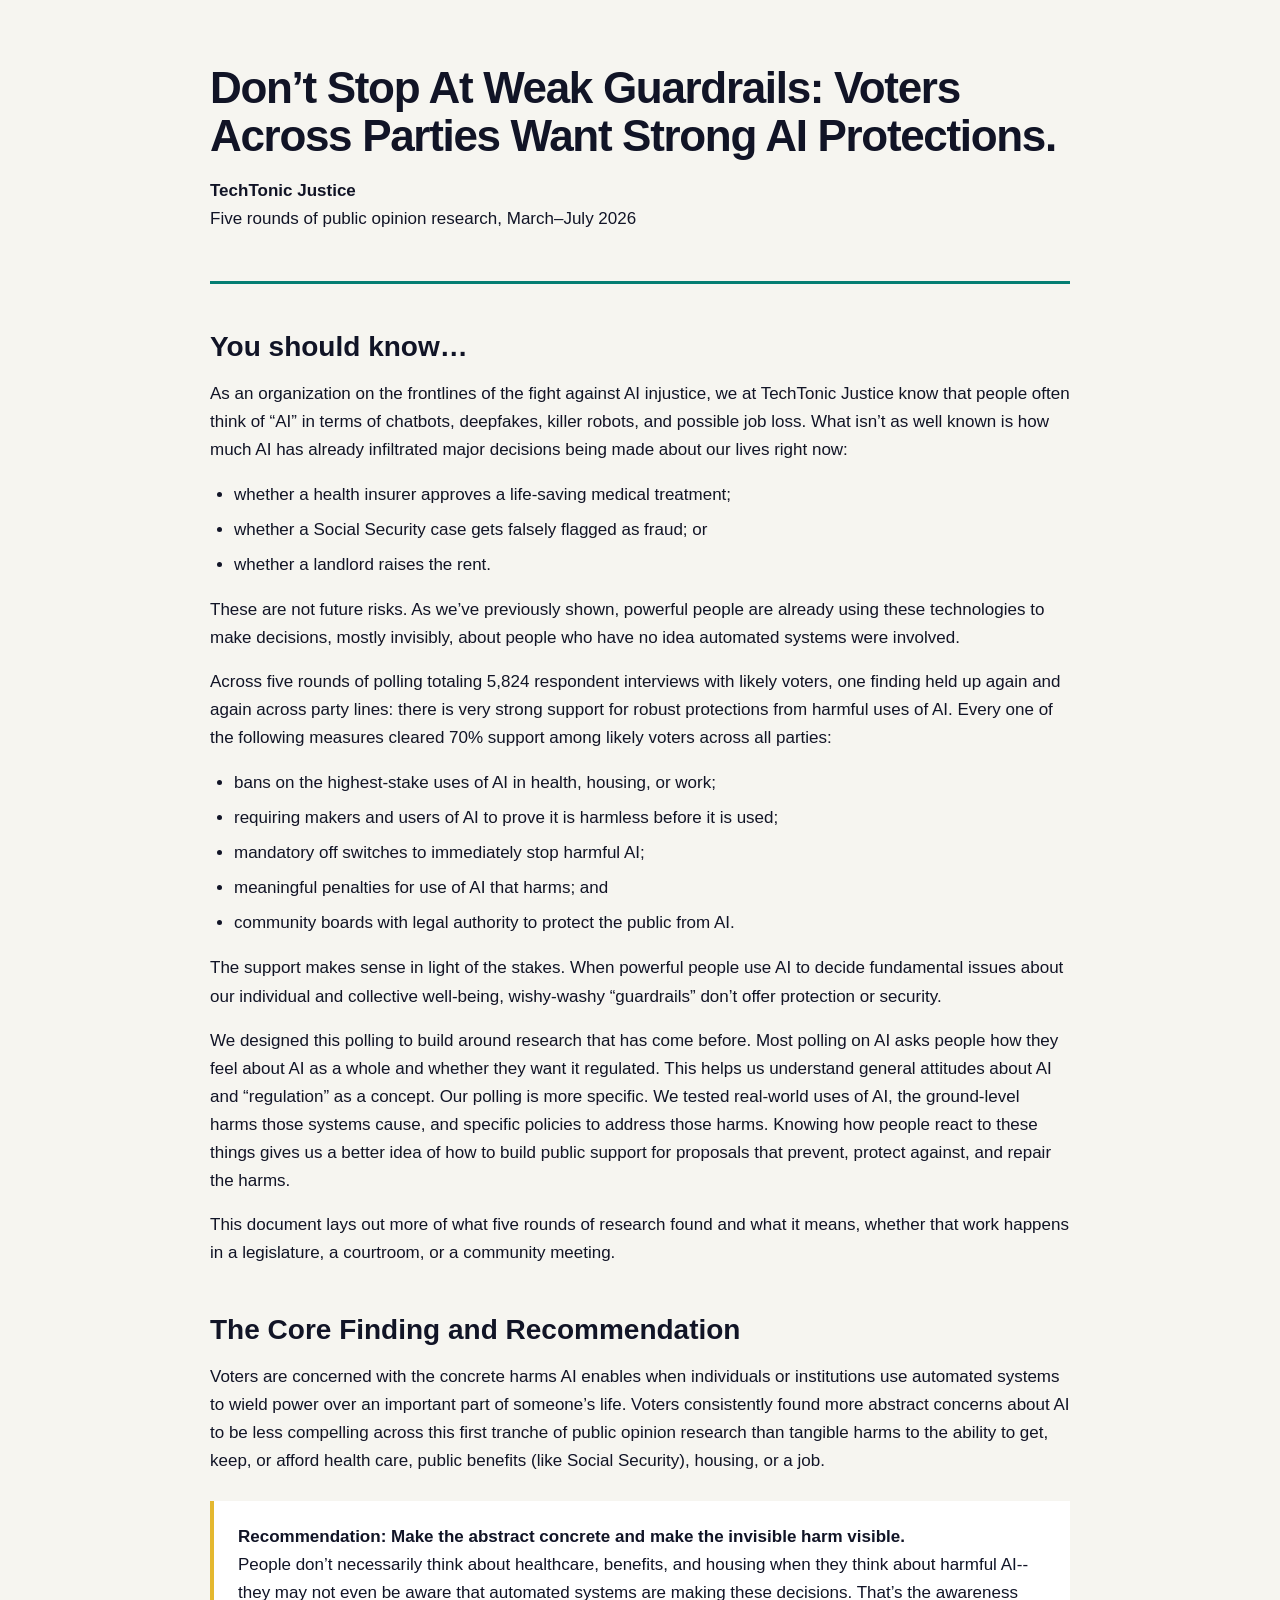
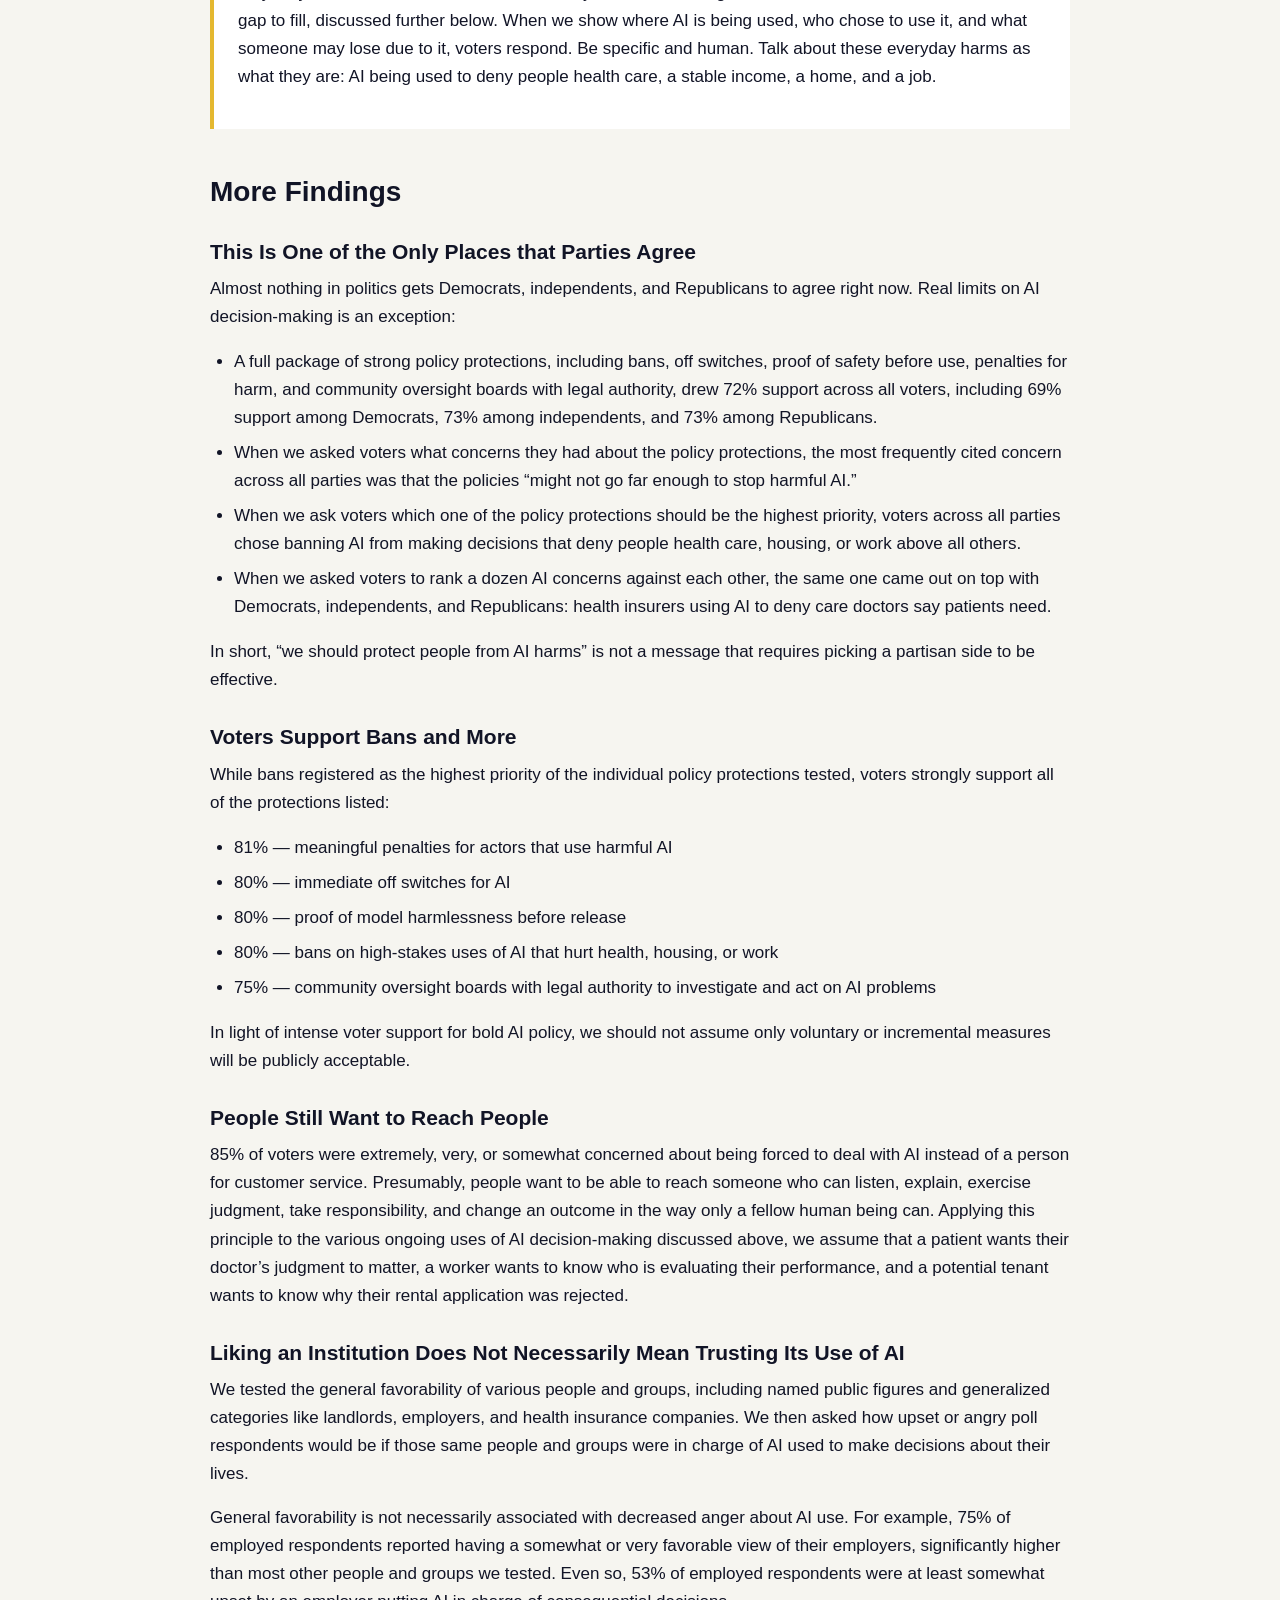
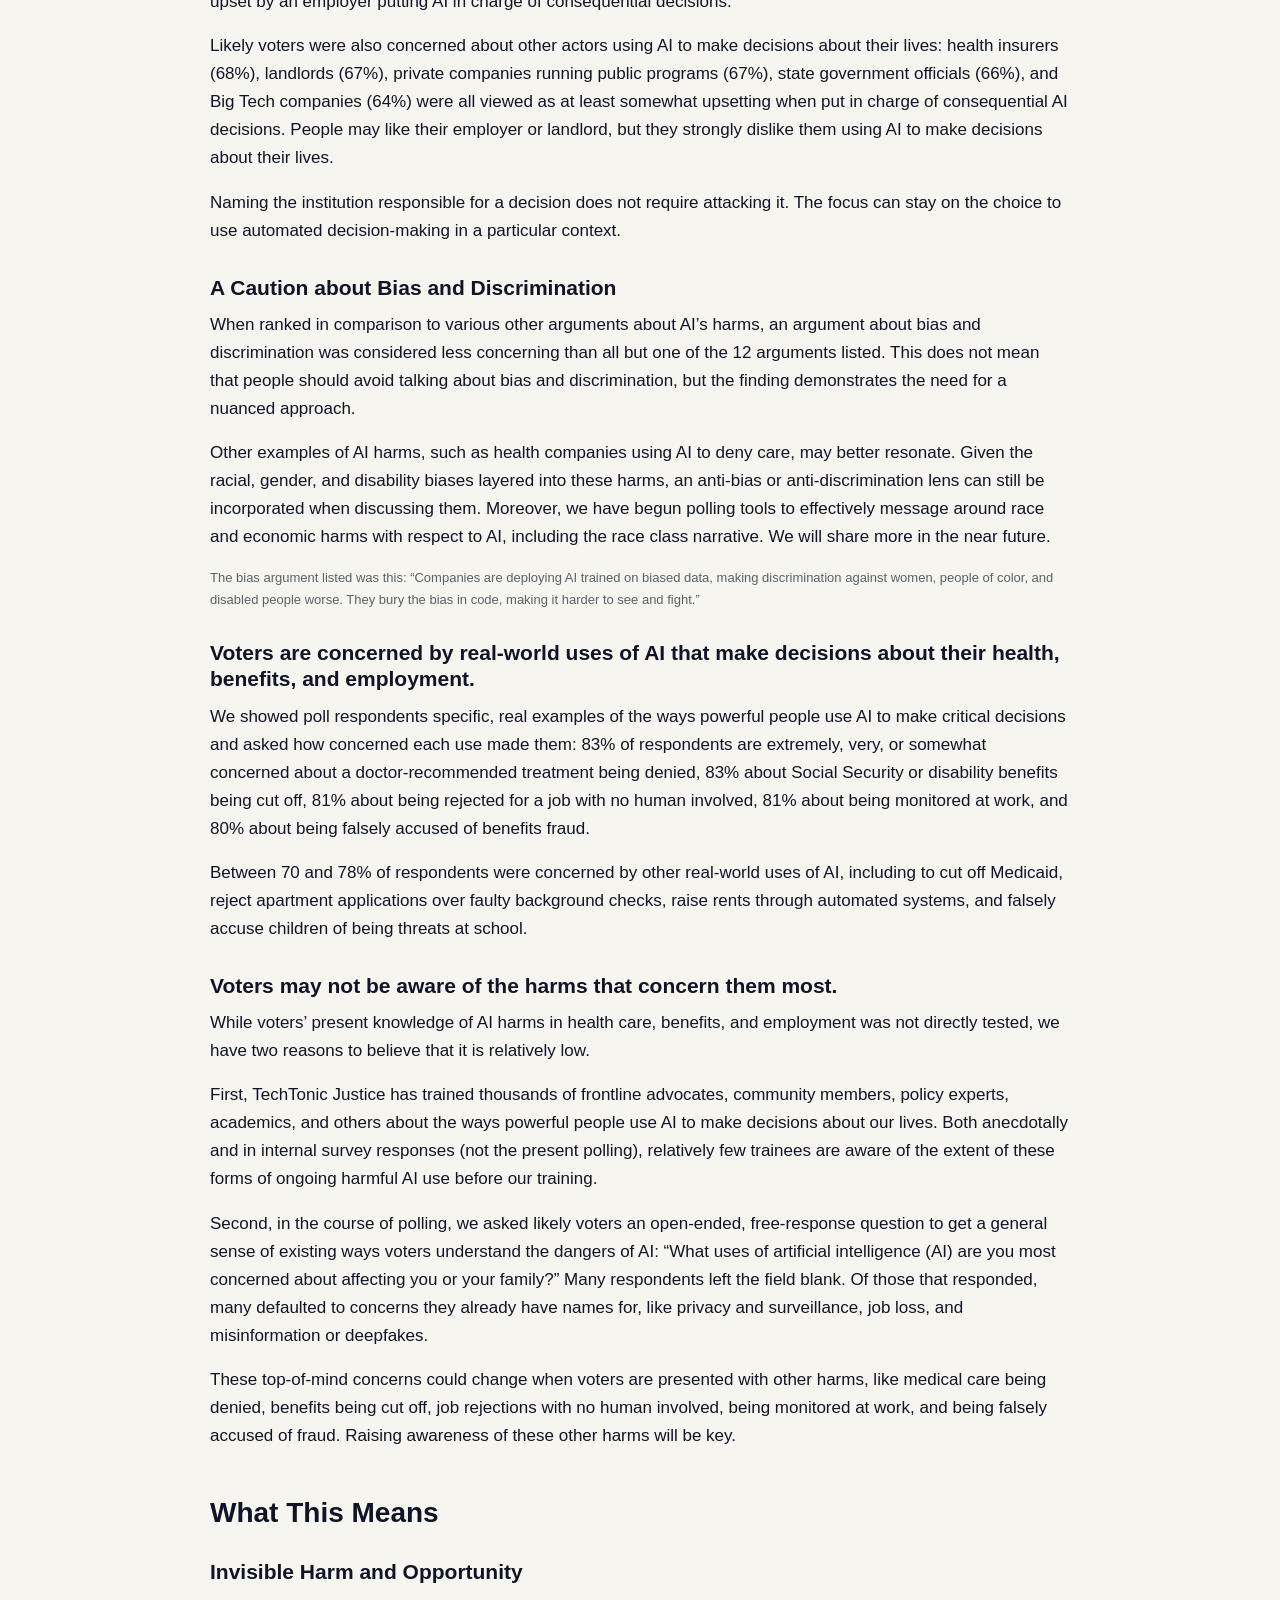
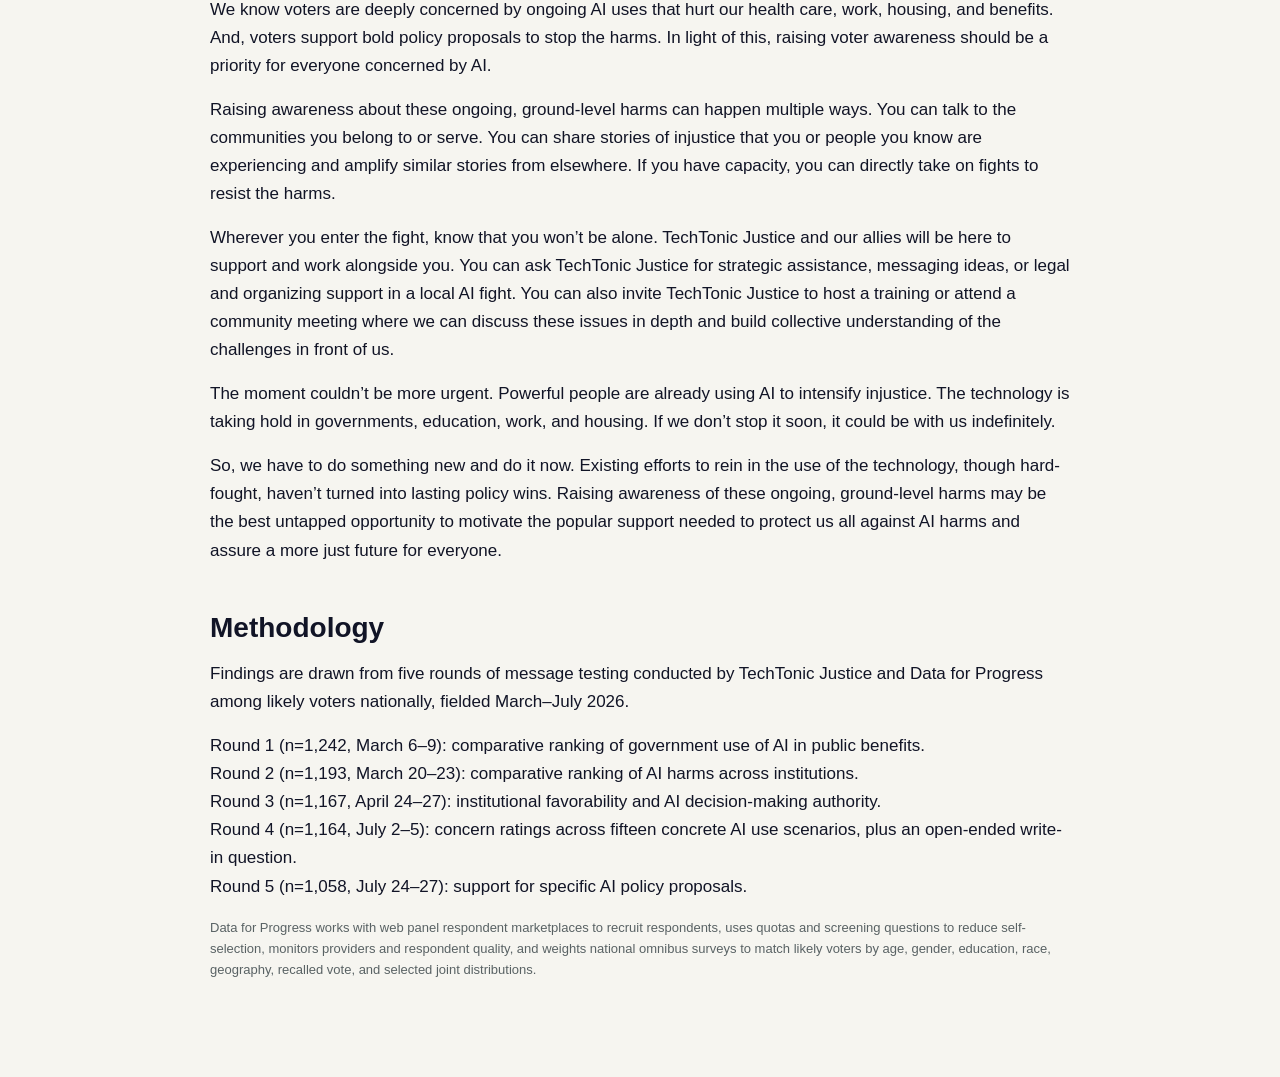
==== resources/TTJ_Message_Testing_Memo.html @ a9b595f6 "Add public downloadable TTJ message testing memo" ====
<!doctype html>
<html lang="en">
<head>
<meta charset="utf-8">
<meta name="viewport" content="width=device-width,initial-scale=1">
<title>Don’t Stop At Weak Guardrails: Voters Across Parties Want Strong AI Protections</title>
<style>
body{margin:0;background:#f6f5f0;color:#111426;font:17px/1.65 Arial,sans-serif}
main{width:min(860px,calc(100% - 40px));margin:0 auto;padding:64px 0 80px}
header{padding-bottom:32px;border-bottom:3px solid #047E72;margin-bottom:42px}
h1{font-size:44px;line-height:1.08;margin:0 0 18px;letter-spacing:-.03em}
h2{font-size:28px;line-height:1.2;margin:46px 0 16px}
h3{font-size:21px;line-height:1.25;margin:30px 0 10px}
p{margin:0 0 16px} ul{padding-left:24px} li{margin:7px 0}
.meta{font-size:14px;color:#596264}.recommendation{padding:22px 24px;background:#fff;border-left:4px solid #E4B82F;margin:26px 0}
hr{border:0;border-top:1px solid #d5dad7;margin:44px 0}
.small{font-size:13px;color:#596264}
@media print{body{background:#fff}main{width:auto;padding:0}a{color:inherit}}
</style>
</head>
<body><main>
<header>
<h1>Don’t Stop At Weak Guardrails: Voters Across Parties Want Strong AI Protections.</h1>
<p><strong>TechTonic Justice</strong><br>Five rounds of public opinion research, March–July 2026</p>
</header>

<h2>You should know…</h2>
<p>As an organization on the frontlines of the fight against AI injustice, we at TechTonic Justice know that people often think of “AI” in terms of chatbots, deepfakes, killer robots, and possible job loss. What isn’t as well known is how much AI has already infiltrated major decisions being made about our lives right now:</p>
<ul>
<li>whether a health insurer approves a life-saving medical treatment;</li>
<li>whether a Social Security case gets falsely flagged as fraud; or</li>
<li>whether a landlord raises the rent.</li>
</ul>
<p>These are not future risks. As we’ve previously shown, powerful people are already using these technologies to make decisions, mostly invisibly, about people who have no idea automated systems were involved.</p>
<p>Across five rounds of polling totaling 5,824 respondent interviews with likely voters, one finding held up again and again across party lines: there is very strong support for robust protections from harmful uses of AI. Every one of the following measures cleared 70% support among likely voters across all parties:</p>
<ul>
<li>bans on the highest-stake uses of AI in health, housing, or work;</li>
<li>requiring makers and users of AI to prove it is harmless before it is used;</li>
<li>mandatory off switches to immediately stop harmful AI;</li>
<li>meaningful penalties for use of AI that harms; and</li>
<li>community boards with legal authority to protect the public from AI.</li>
</ul>
<p>The support makes sense in light of the stakes. When powerful people use AI to decide fundamental issues about our individual and collective well-being, wishy-washy “guardrails” don’t offer protection or security.</p>

<p>We designed this polling to build around research that has come before. Most polling on AI asks people how they feel about AI as a whole and whether they want it regulated. This helps us understand general attitudes about AI and “regulation” as a concept. Our polling is more specific. We tested real-world uses of AI, the ground-level harms those systems cause, and specific policies to address those harms. Knowing how people react to these things gives us a better idea of how to build public support for proposals that prevent, protect against, and repair the harms.</p>
<p>This document lays out more of what five rounds of research found and what it means, whether that work happens in a legislature, a courtroom, or a community meeting.</p>

<h2>The Core Finding and Recommendation</h2>
<p>Voters are concerned with the concrete harms AI enables when individuals or institutions use automated systems to wield power over an important part of someone’s life. Voters consistently found more abstract concerns about AI to be less compelling across this first tranche of public opinion research than tangible harms to the ability to get, keep, or afford health care, public benefits (like Social Security), housing, or a job.</p>
<div class="recommendation"><strong>Recommendation: Make the abstract concrete and make the invisible harm visible.</strong><p>People don’t necessarily think about healthcare, benefits, and housing when they think about harmful AI--they may not even be aware that automated systems are making these decisions. That’s the awareness gap to fill, discussed further below. When we show where AI is being used, who chose to use it, and what someone may lose due to it, voters respond. Be specific and human. Talk about these everyday harms as what they are: AI being used to deny people health care, a stable income, a home, and a job.</p></div>

<h2>More Findings</h2>
<h3>This Is One of the Only Places that Parties Agree</h3>
<p>Almost nothing in politics gets Democrats, independents, and Republicans to agree right now. Real limits on AI decision-making is an exception:</p>
<ul>
<li>A full package of strong policy protections, including bans, off switches, proof of safety before use, penalties for harm, and community oversight boards with legal authority, drew 72% support across all voters, including 69% support among Democrats, 73% among independents, and 73% among Republicans.</li>
<li>When we asked voters what concerns they had about the policy protections, the most frequently cited concern across all parties was that the policies “might not go far enough to stop harmful AI.”</li>
<li>When we ask voters which one of the policy protections should be the highest priority, voters across all parties chose banning AI from making decisions that deny people health care, housing, or work above all others.</li>
<li>When we asked voters to rank a dozen AI concerns against each other, the same one came out on top with Democrats, independents, and Republicans: health insurers using AI to deny care doctors say patients need.</li>
</ul>
<p>In short, “we should protect people from AI harms” is not a message that requires picking a partisan side to be effective.</p>

<h3>Voters Support Bans and More</h3>
<p>While bans registered as the highest priority of the individual policy protections tested, voters strongly support all of the protections listed:</p>
<ul>
<li>81% — meaningful penalties for actors that use harmful AI</li>
<li>80% — immediate off switches for AI</li>
<li>80% — proof of model harmlessness before release</li>
<li>80% — bans on high-stakes uses of AI that hurt health, housing, or work</li>
<li>75% — community oversight boards with legal authority to investigate and act on AI problems</li>
</ul>
<p>In light of intense voter support for bold AI policy, we should not assume only voluntary or incremental measures will be publicly acceptable.</p>

<h3>People Still Want to Reach People</h3>
<p>85% of voters were extremely, very, or somewhat concerned about being forced to deal with AI instead of a person for customer service. Presumably, people want to be able to reach someone who can listen, explain, exercise judgment, take responsibility, and change an outcome in the way only a fellow human being can. Applying this principle to the various ongoing uses of AI decision-making discussed above, we assume that a patient wants their doctor’s judgment to matter, a worker wants to know who is evaluating their performance, and a potential tenant wants to know why their rental application was rejected.</p>

<h3>Liking an Institution Does Not Necessarily Mean Trusting Its Use of AI</h3>
<p>We tested the general favorability of various people and groups, including named public figures and generalized categories like landlords, employers, and health insurance companies. We then asked how upset or angry poll respondents would be if those same people and groups were in charge of AI used to make decisions about their lives.</p>
<p>General favorability is not necessarily associated with decreased anger about AI use. For example, 75% of employed respondents reported having a somewhat or very favorable view of their employers, significantly higher than most other people and groups we tested. Even so, 53% of employed respondents were at least somewhat upset by an employer putting AI in charge of consequential decisions.</p>
<p>Likely voters were also concerned about other actors using AI to make decisions about their lives: health insurers (68%), landlords (67%), private companies running public programs (67%), state government officials (66%), and Big Tech companies (64%) were all viewed as at least somewhat upsetting when put in charge of consequential AI decisions. People may like their employer or landlord, but they strongly dislike them using AI to make decisions about their lives.</p>
<p>Naming the institution responsible for a decision does not require attacking it. The focus can stay on the choice to use automated decision-making in a particular context.</p>

<h3>A Caution about Bias and Discrimination</h3>
<p>When ranked in comparison to various other arguments about AI’s harms, an argument about bias and discrimination was considered less concerning than all but one of the 12 arguments listed. This does not mean that people should avoid talking about bias and discrimination, but the finding demonstrates the need for a nuanced approach.</p>
<p>Other examples of AI harms, such as health companies using AI to deny care, may better resonate. Given the racial, gender, and disability biases layered into these harms, an anti-bias or anti-discrimination lens can still be incorporated when discussing them. Moreover, we have begun polling tools to effectively message around race and economic harms with respect to AI, including the race class narrative. We will share more in the near future.</p>
<p class="small">The bias argument listed was this: “Companies are deploying AI trained on biased data, making discrimination against women, people of color, and disabled people worse. They bury the bias in code, making it harder to see and fight.”</p>

<h3>Voters are concerned by real-world uses of AI that make decisions about their health, benefits, and employment.</h3>
<p>We showed poll respondents specific, real examples of the ways powerful people use AI to make critical decisions and asked how concerned each use made them: 83% of respondents are extremely, very, or somewhat concerned about a doctor-recommended treatment being denied, 83% about Social Security or disability benefits being cut off, 81% about being rejected for a job with no human involved, 81% about being monitored at work, and 80% about being falsely accused of benefits fraud.</p>
<p>Between 70 and 78% of respondents were concerned by other real-world uses of AI, including to cut off Medicaid, reject apartment applications over faulty background checks, raise rents through automated systems, and falsely accuse children of being threats at school.</p>

<h3>Voters may not be aware of the harms that concern them most.</h3>
<p>While voters’ present knowledge of AI harms in health care, benefits, and employment was not directly tested, we have two reasons to believe that it is relatively low.</p>
<p>First, TechTonic Justice has trained thousands of frontline advocates, community members, policy experts, academics, and others about the ways powerful people use AI to make decisions about our lives. Both anecdotally and in internal survey responses (not the present polling), relatively few trainees are aware of the extent of these forms of ongoing harmful AI use before our training.</p>
<p>Second, in the course of polling, we asked likely voters an open-ended, free-response question to get a general sense of existing ways voters understand the dangers of AI: “What uses of artificial intelligence (AI) are you most concerned about affecting you or your family?” Many respondents left the field blank. Of those that responded, many defaulted to concerns they already have names for, like privacy and surveillance, job loss, and misinformation or deepfakes.</p>
<p>These top-of-mind concerns could change when voters are presented with other harms, like medical care being denied, benefits being cut off, job rejections with no human involved, being monitored at work, and being falsely accused of fraud. Raising awareness of these other harms will be key.</p>

<h2>What This Means</h2>
<h3>Invisible Harm and Opportunity</h3>
<p>We know voters are deeply concerned by ongoing AI uses that hurt our health care, work, housing, and benefits. And, voters support bold policy proposals to stop the harms. In light of this, raising voter awareness should be a priority for everyone concerned by AI.</p>
<p>Raising awareness about these ongoing, ground-level harms can happen multiple ways. You can talk to the communities you belong to or serve. You can share stories of injustice that you or people you know are experiencing and amplify similar stories from elsewhere. If you have capacity, you can directly take on fights to resist the harms.</p>
<p>Wherever you enter the fight, know that you won’t be alone. TechTonic Justice and our allies will be here to support and work alongside you. You can ask TechTonic Justice for strategic assistance, messaging ideas, or legal and organizing support in a local AI fight. You can also invite TechTonic Justice to host a training or attend a community meeting where we can discuss these issues in depth and build collective understanding of the challenges in front of us.</p>
<p>The moment couldn’t be more urgent. Powerful people are already using AI to intensify injustice. The technology is taking hold in governments, education, work, and housing. If we don’t stop it soon, it could be with us indefinitely.</p>
<p>So, we have to do something new and do it now. Existing efforts to rein in the use of the technology, though hard-fought, haven’t turned into lasting policy wins. Raising awareness of these ongoing, ground-level harms may be the best untapped opportunity to motivate the popular support needed to protect us all against AI harms and assure a more just future for everyone.</p>

<h2>Methodology</h2>
<p>Findings are drawn from five rounds of message testing conducted by TechTonic Justice and Data for Progress among likely voters nationally, fielded March–July 2026.</p>
<p>Round 1 (n=1,242, March 6–9): comparative ranking of government use of AI in public benefits.<br>
Round 2 (n=1,193, March 20–23): comparative ranking of AI harms across institutions.<br>
Round 3 (n=1,167, April 24–27): institutional favorability and AI decision-making authority.<br>
Round 4 (n=1,164, July 2–5): concern ratings across fifteen concrete AI use scenarios, plus an open-ended write-in question.<br>
Round 5 (n=1,058, July 24–27): support for specific AI policy proposals.</p>
<p class="small">Data for Progress works with web panel respondent marketplaces to recruit respondents, uses quotas and screening questions to reduce self-selection, monitors providers and respondent quality, and weights national omnibus surveys to match likely voters by age, gender, education, race, geography, recalled vote, and selected joint distributions.</p>
</main></body></html>
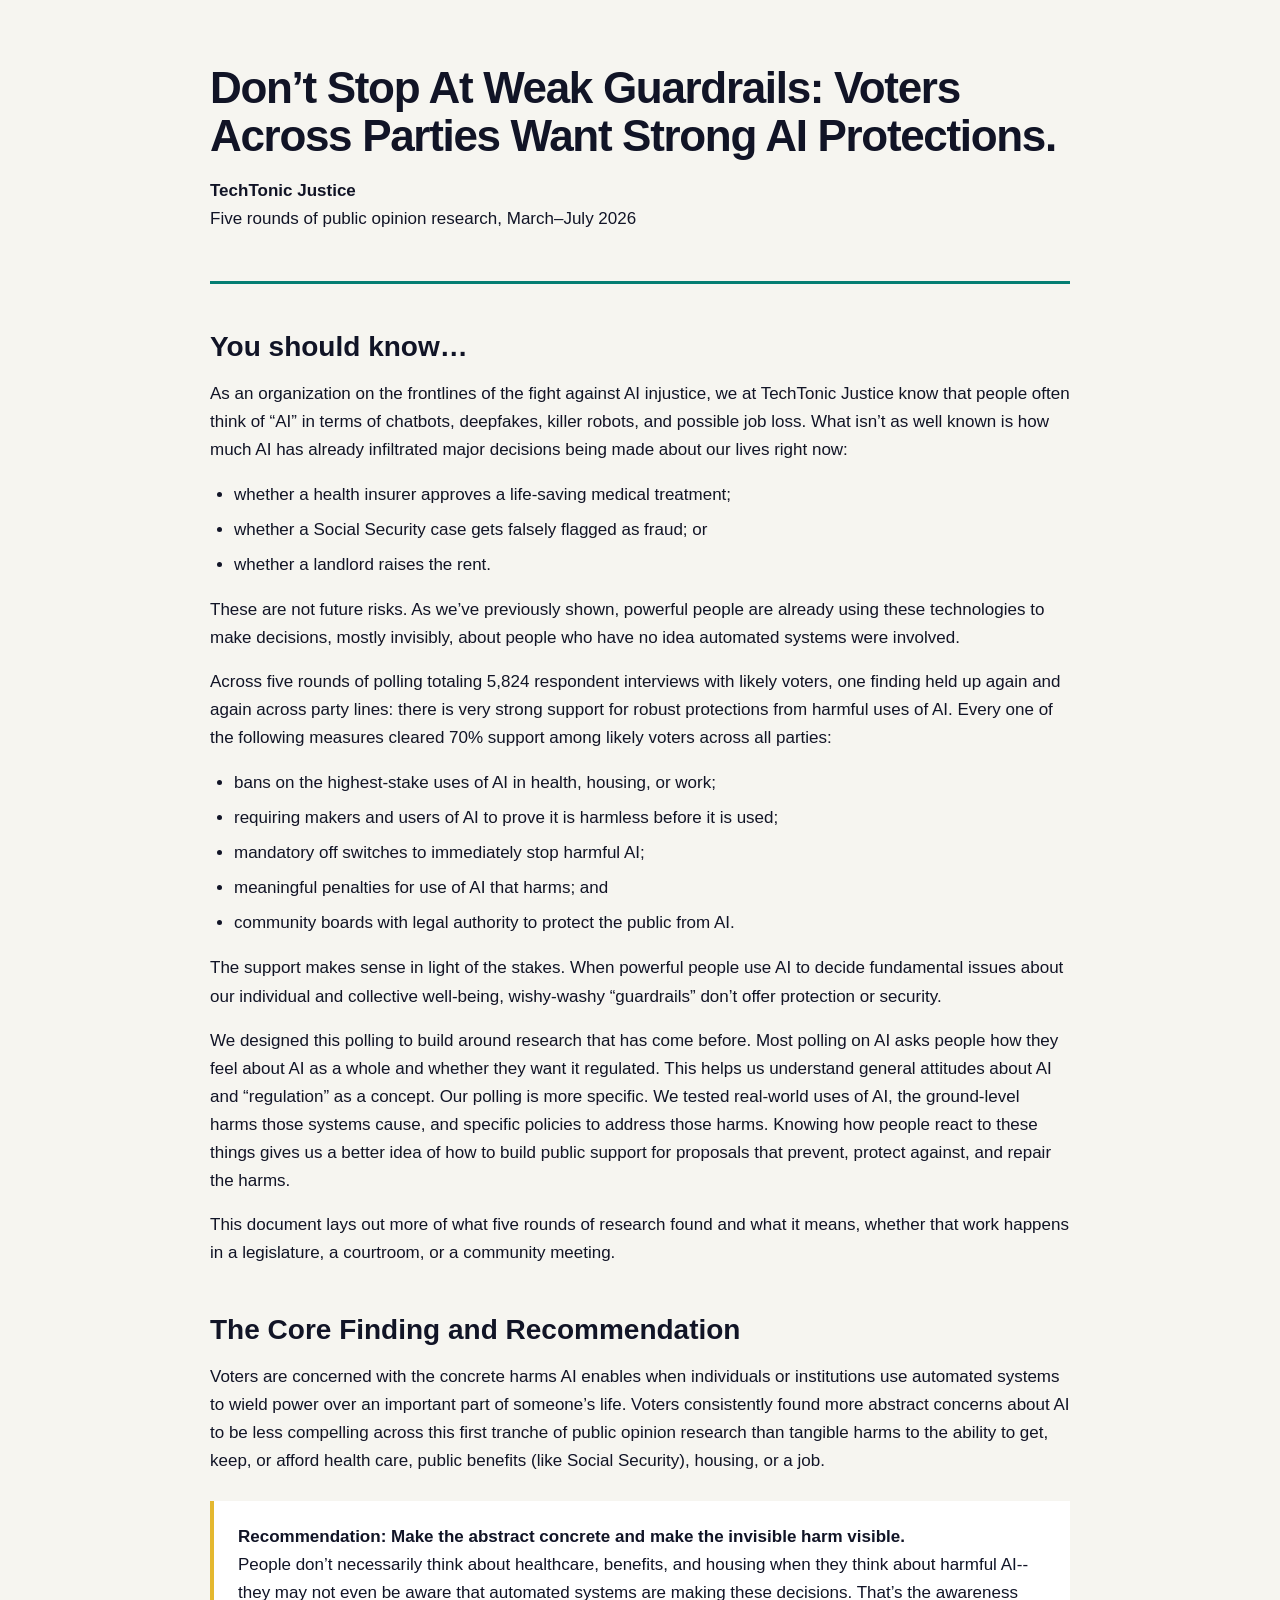
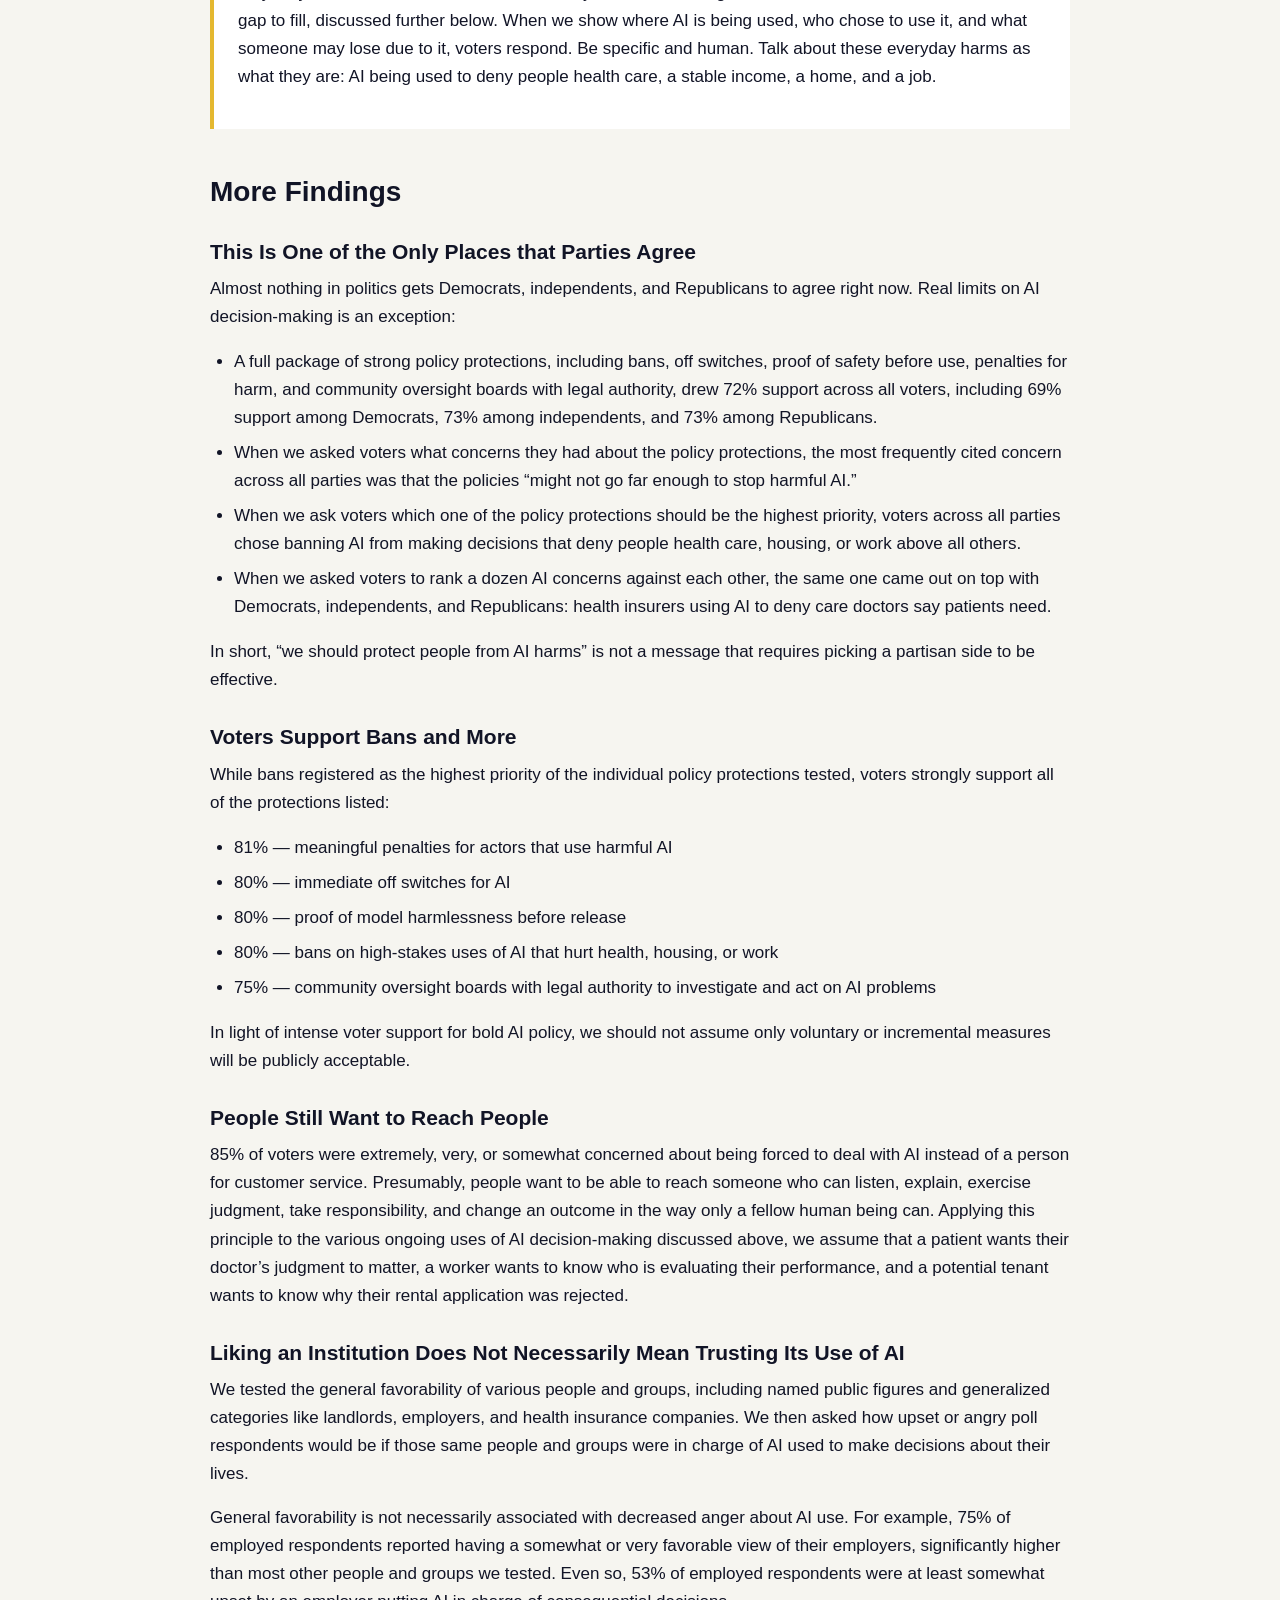
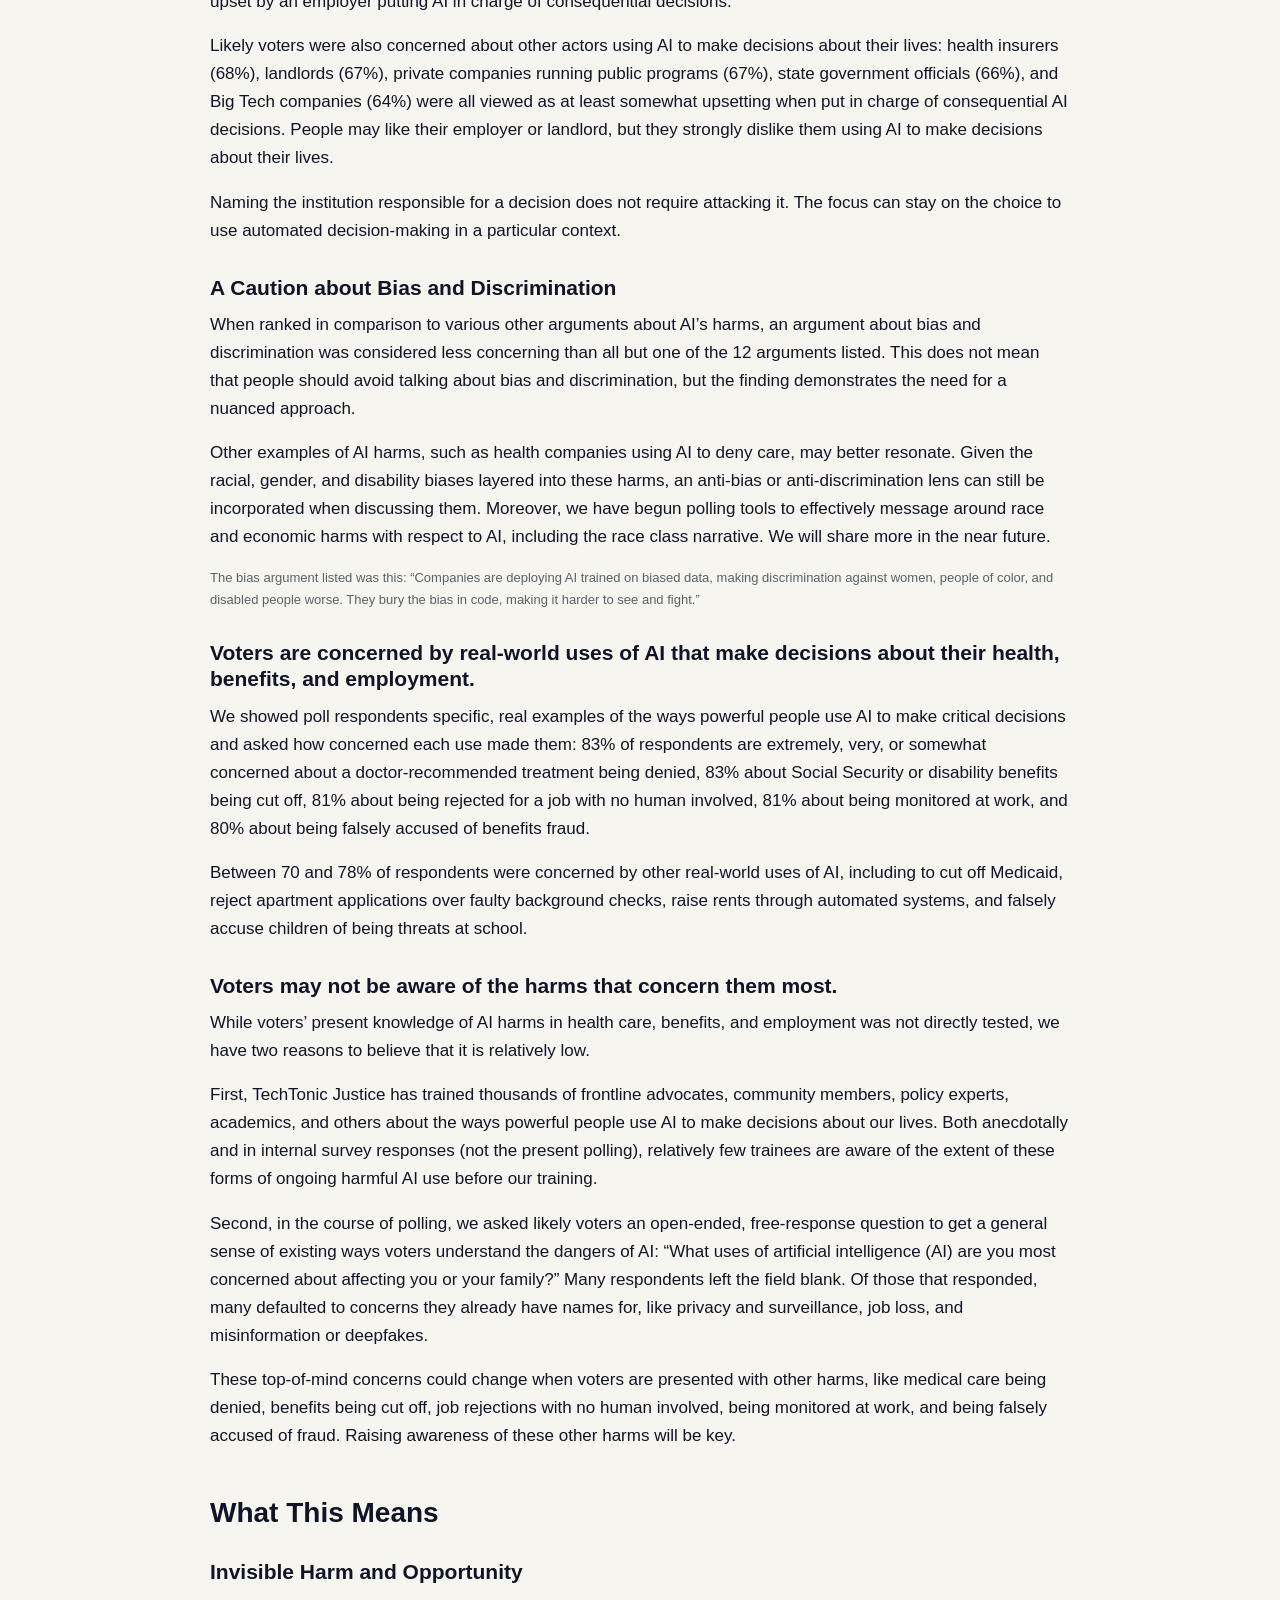
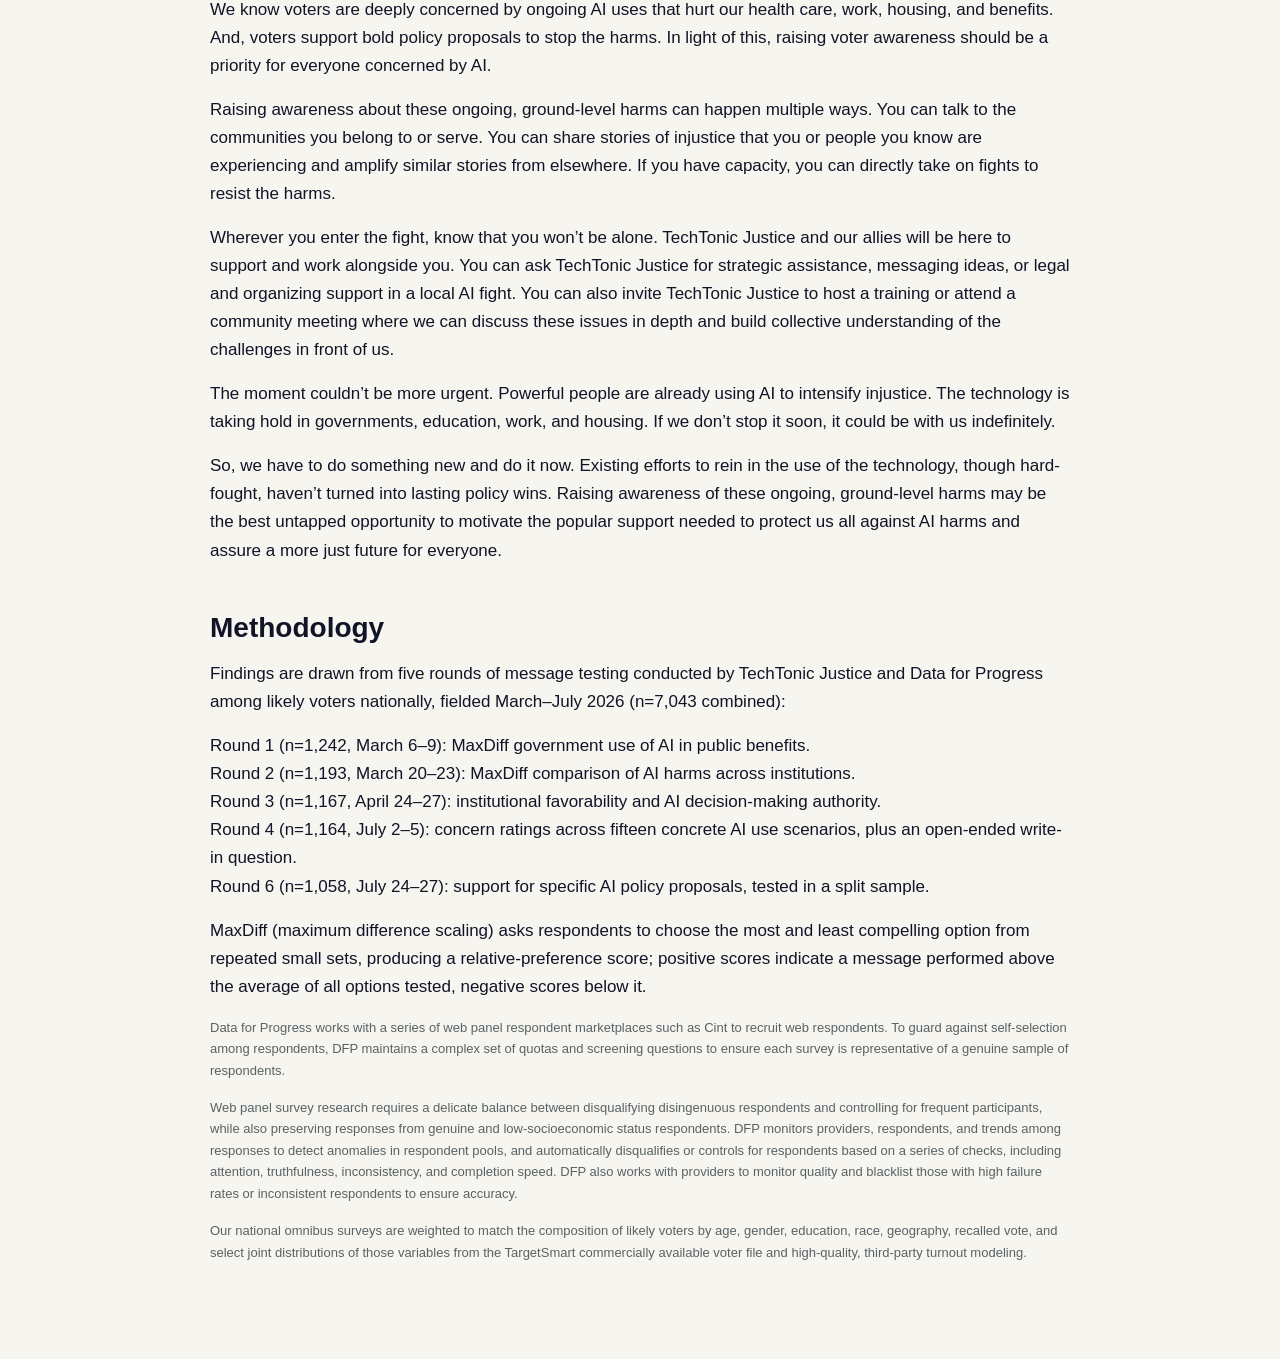
==== commit ec8b4b66: "Align downloadable memo transcript with source document" ====
--- a/resources/TTJ_Message_Testing_Memo.html
+++ b/resources/TTJ_Message_Testing_Memo.html
@@ -104,11 +104,14 @@
 <p>So, we have to do something new and do it now. Existing efforts to rein in the use of the technology, though hard-fought, haven’t turned into lasting policy wins. Raising awareness of these ongoing, ground-level harms may be the best untapped opportunity to motivate the popular support needed to protect us all against AI harms and assure a more just future for everyone.</p>
 
 <h2>Methodology</h2>
-<p>Findings are drawn from five rounds of message testing conducted by TechTonic Justice and Data for Progress among likely voters nationally, fielded March–July 2026.</p>
-<p>Round 1 (n=1,242, March 6–9): comparative ranking of government use of AI in public benefits.<br>
-Round 2 (n=1,193, March 20–23): comparative ranking of AI harms across institutions.<br>
+<p>Findings are drawn from five rounds of message testing conducted by TechTonic Justice and Data for Progress among likely voters nationally, fielded March–July 2026 (n=7,043 combined):</p>
+<p>Round 1 (n=1,242, March 6–9): MaxDiff government use of AI in public benefits.<br>
+Round 2 (n=1,193, March 20–23): MaxDiff comparison of AI harms across institutions.<br>
 Round 3 (n=1,167, April 24–27): institutional favorability and AI decision-making authority.<br>
 Round 4 (n=1,164, July 2–5): concern ratings across fifteen concrete AI use scenarios, plus an open-ended write-in question.<br>
-Round 5 (n=1,058, July 24–27): support for specific AI policy proposals.</p>
-<p class="small">Data for Progress works with web panel respondent marketplaces to recruit respondents, uses quotas and screening questions to reduce self-selection, monitors providers and respondent quality, and weights national omnibus surveys to match likely voters by age, gender, education, race, geography, recalled vote, and selected joint distributions.</p>
+Round 6 (n=1,058, July 24–27): support for specific AI policy proposals, tested in a split sample.</p>
+<p>MaxDiff (maximum difference scaling) asks respondents to choose the most and least compelling option from repeated small sets, producing a relative-preference score; positive scores indicate a message performed above the average of all options tested, negative scores below it.</p>
+<p class="small">Data for Progress works with a series of web panel respondent marketplaces such as Cint to recruit web respondents. To guard against self-selection among respondents, DFP maintains a complex set of quotas and screening questions to ensure each survey is representative of a genuine sample of respondents.</p>
+<p class="small">Web panel survey research requires a delicate balance between disqualifying disingenuous respondents and controlling for frequent participants, while also preserving responses from genuine and low-socioeconomic status respondents. DFP monitors providers, respondents, and trends among responses to detect anomalies in respondent pools, and automatically disqualifies or controls for respondents based on a series of checks, including attention, truthfulness, inconsistency, and completion speed. DFP also works with providers to monitor quality and blacklist those with high failure rates or inconsistent respondents to ensure accuracy.</p>
+<p class="small">Our national omnibus surveys are weighted to match the composition of likely voters by age, gender, education, race, geography, recalled vote, and select joint distributions of those variables from the TargetSmart commercially available voter file and high-quality, third-party turnout modeling.</p>
 </main></body></html>
